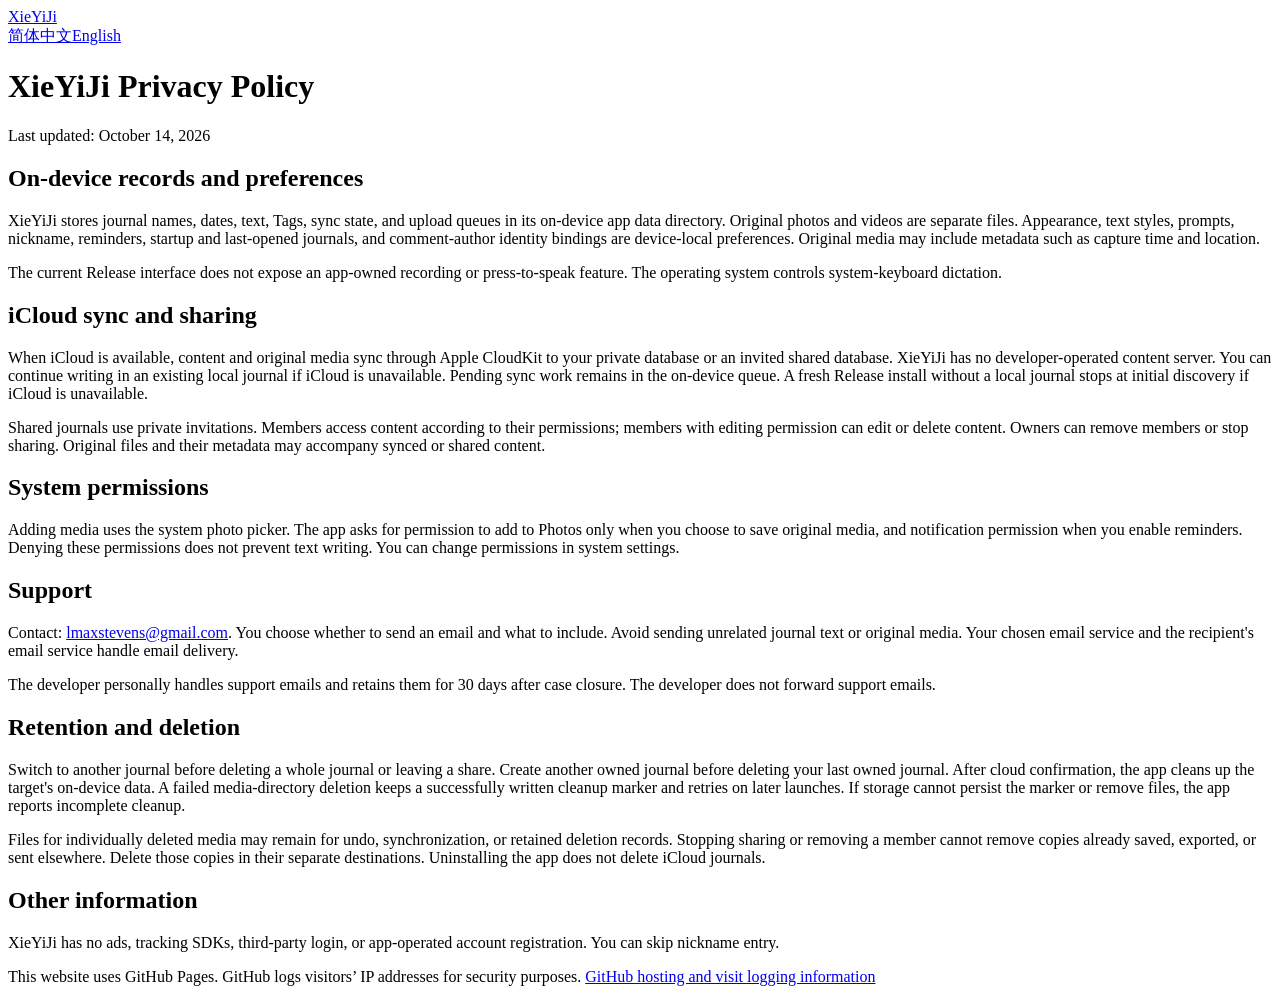
==== privacy/en/index.html @ d6fc6eb8 "Publish bilingual XieYiJi privacy policies" ====
<!doctype html>
<html lang="en">
<head>
<meta charset="utf-8">
<meta name="viewport" content="width=device-width, initial-scale=1">
<title>XieYiJi Privacy Policy</title>
<meta name="description" content="XieYiJi Privacy Policy">
<link rel="stylesheet" href="/xieyiji-policy/assets/policy.css">
<link rel="alternate" hreflang="zh-Hans" href="/xieyiji-policy/privacy/zh-Hans/">
<link rel="alternate" hreflang="en" href="/xieyiji-policy/privacy/en/">
</head>
<body>
<header><a class="brand" href="/xieyiji-policy/">XieYiJi</a>
<nav aria-label="Languages"><a href="/xieyiji-policy/privacy/zh-Hans/" lang="zh-Hans" >简体中文</a><a href="/xieyiji-policy/privacy/en/" lang="en" aria-current="page">English</a></nav></header>
<main><h1>XieYiJi Privacy Policy</h1><p class="updated">Last updated: October 14, 2026</p>
<h2>On-device records and preferences</h2>
<p>XieYiJi stores journal names, dates, text, Tags, sync state, and upload queues in its on-device app data directory. Original photos and videos are separate files. Appearance, text styles, prompts, nickname, reminders, startup and last-opened journals, and comment-author identity bindings are device-local preferences. Original media may include metadata such as capture time and location.</p>
<p>The current Release interface does not expose an app-owned recording or press-to-speak feature. The operating system controls system-keyboard dictation.</p>
<h2>iCloud sync and sharing</h2>
<p>When iCloud is available, content and original media sync through Apple CloudKit to your private database or an invited shared database. XieYiJi has no developer-operated content server. You can continue writing in an existing local journal if iCloud is unavailable. Pending sync work remains in the on-device queue. A fresh Release install without a local journal stops at initial discovery if iCloud is unavailable.</p>
<p>Shared journals use private invitations. Members access content according to their permissions; members with editing permission can edit or delete content. Owners can remove members or stop sharing. Original files and their metadata may accompany synced or shared content.</p>
<h2>System permissions</h2>
<p>Adding media uses the system photo picker. The app asks for permission to add to Photos only when you choose to save original media, and notification permission when you enable reminders. Denying these permissions does not prevent text writing. You can change permissions in system settings.</p>
<h2>Support</h2>
<p>Contact: <a href="mailto:lmaxstevens@gmail.com">lmaxstevens@gmail.com</a>. You choose whether to send an email and what to include. Avoid sending unrelated journal text or original media. Your chosen email service and the recipient&#x27;s email service handle email delivery.</p>
<p>The developer personally handles support emails and retains them for 30 days after case closure. The developer does not forward support emails.</p>
<h2>Retention and deletion</h2>
<p>Switch to another journal before deleting a whole journal or leaving a share. Create another owned journal before deleting your last owned journal. After cloud confirmation, the app cleans up the target&#x27;s on-device data. A failed media-directory deletion keeps a successfully written cleanup marker and retries on later launches. If storage cannot persist the marker or remove files, the app reports incomplete cleanup.</p>
<p>Files for individually deleted media may remain for undo, synchronization, or retained deletion records. Stopping sharing or removing a member cannot remove copies already saved, exported, or sent elsewhere. Delete those copies in their separate destinations. Uninstalling the app does not delete iCloud journals.</p>
<h2>Other information</h2>
<p>XieYiJi has no ads, tracking SDKs, third-party login, or app-operated account registration. You can skip nickname entry.</p>
</main>
<footer><p>This website uses GitHub Pages. GitHub logs visitors’ IP addresses for security purposes. <a href="https://docs.github.com/en/pages/getting-started-with-github-pages/what-is-github-pages">GitHub hosting and visit logging information</a></p></footer>
</body></html>
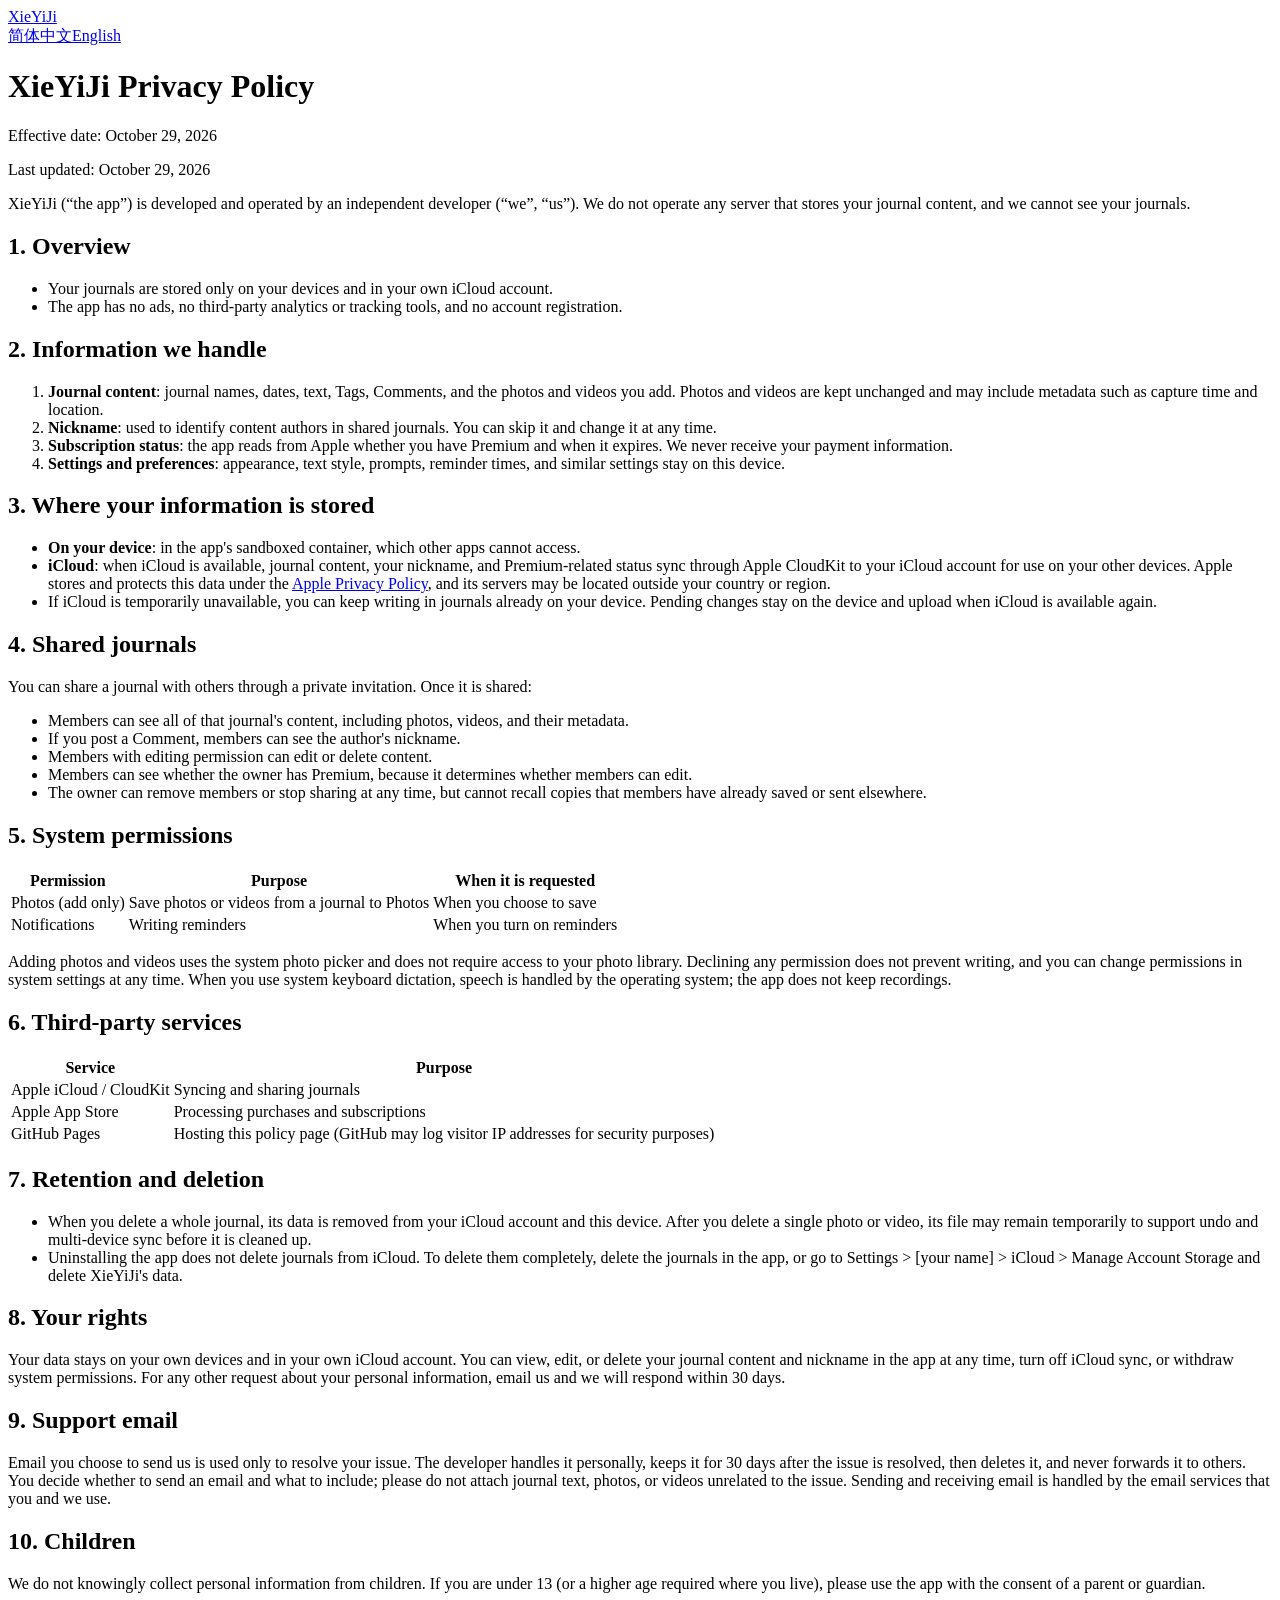
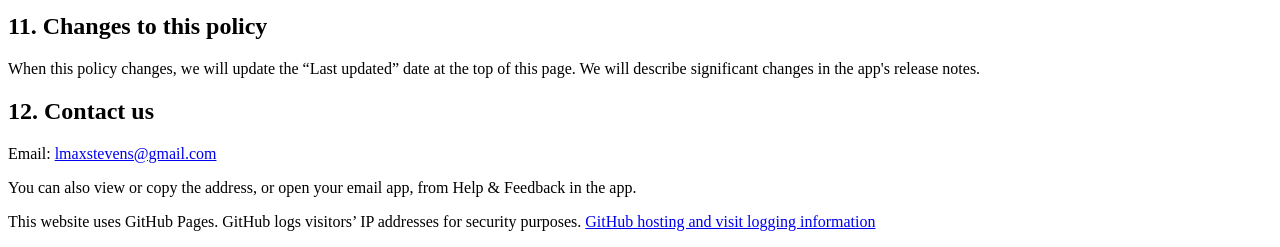
==== commit 9b30a4f5: "Publish rewritten XieYiJi privacy policies Regenerate the Chinese and English pages (and the index) " ====
--- a/privacy/en/index.html
+++ b/privacy/en/index.html
@@ -11,24 +11,36 @@
 </head>
 <body>
 <header><a class="brand" href="/xieyiji-policy/">XieYiJi</a>
-<nav aria-label="Languages"><a href="/xieyiji-policy/privacy/zh-Hans/" lang="zh-Hans" >简体中文</a><a href="/xieyiji-policy/privacy/en/" lang="en" aria-current="page">English</a></nav></header>
-<main><h1>XieYiJi Privacy Policy</h1><p class="updated">Last updated: October 14, 2026</p>
-<h2>On-device records and preferences</h2>
-<p>XieYiJi stores journal names, dates, text, Tags, sync state, and upload queues in its on-device app data directory. Original photos and videos are separate files. Appearance, text styles, prompts, nickname, reminders, startup and last-opened journals, and comment-author identity bindings are device-local preferences. Original media may include metadata such as capture time and location.</p>
-<p>The current Release interface does not expose an app-owned recording or press-to-speak feature. The operating system controls system-keyboard dictation.</p>
-<h2>iCloud sync and sharing</h2>
-<p>When iCloud is available, content and original media sync through Apple CloudKit to your private database or an invited shared database. XieYiJi has no developer-operated content server. You can continue writing in an existing local journal if iCloud is unavailable. Pending sync work remains in the on-device queue. A fresh Release install without a local journal stops at initial discovery if iCloud is unavailable.</p>
-<p>Shared journals use private invitations. Members access content according to their permissions; members with editing permission can edit or delete content. Owners can remove members or stop sharing. Original files and their metadata may accompany synced or shared content.</p>
-<h2>System permissions</h2>
-<p>Adding media uses the system photo picker. The app asks for permission to add to Photos only when you choose to save original media, and notification permission when you enable reminders. Denying these permissions does not prevent text writing. You can change permissions in system settings.</p>
-<h2>Support</h2>
-<p>Contact: <a href="mailto:lmaxstevens@gmail.com">lmaxstevens@gmail.com</a>. You choose whether to send an email and what to include. Avoid sending unrelated journal text or original media. Your chosen email service and the recipient&#x27;s email service handle email delivery.</p>
-<p>The developer personally handles support emails and retains them for 30 days after case closure. The developer does not forward support emails.</p>
-<h2>Retention and deletion</h2>
-<p>Switch to another journal before deleting a whole journal or leaving a share. Create another owned journal before deleting your last owned journal. After cloud confirmation, the app cleans up the target&#x27;s on-device data. A failed media-directory deletion keeps a successfully written cleanup marker and retries on later launches. If storage cannot persist the marker or remove files, the app reports incomplete cleanup.</p>
-<p>Files for individually deleted media may remain for undo, synchronization, or retained deletion records. Stopping sharing or removing a member cannot remove copies already saved, exported, or sent elsewhere. Delete those copies in their separate destinations. Uninstalling the app does not delete iCloud journals.</p>
-<h2>Other information</h2>
-<p>XieYiJi has no ads, tracking SDKs, third-party login, or app-operated account registration. You can skip nickname entry.</p>
+<nav aria-label="Language"><a href="/xieyiji-policy/privacy/zh-Hans/" lang="zh-Hans">简体中文</a><a href="/xieyiji-policy/privacy/en/" lang="en" aria-current="page">English</a></nav></header>
+<main><h1>XieYiJi Privacy Policy</h1><p class="updated">Effective date: October 29, 2026</p><p class="updated">Last updated: October 29, 2026</p>
+<p>XieYiJi (“the app”) is developed and operated by an independent developer (“we”, “us”). We do not operate any server that stores your journal content, and we cannot see your journals.</p>
+<h2>1. Overview</h2>
+<ul><li>Your journals are stored only on your devices and in your own iCloud account.</li><li>The app has no ads, no third-party analytics or tracking tools, and no account registration.</li></ul>
+<h2>2. Information we handle</h2>
+<ol><li><strong>Journal content</strong>: journal names, dates, text, Tags, Comments, and the photos and videos you add. Photos and videos are kept unchanged and may include metadata such as capture time and location.</li><li><strong>Nickname</strong>: used to identify content authors in shared journals. You can skip it and change it at any time.</li><li><strong>Subscription status</strong>: the app reads from Apple whether you have Premium and when it expires. We never receive your payment information.</li><li><strong>Settings and preferences</strong>: appearance, text style, prompts, reminder times, and similar settings stay on this device.</li></ol>
+<h2>3. Where your information is stored</h2>
+<ul><li><strong>On your device</strong>: in the app's sandboxed container, which other apps cannot access.</li><li><strong>iCloud</strong>: when iCloud is available, journal content, your nickname, and Premium-related status sync through Apple CloudKit to your iCloud account for use on your other devices. Apple stores and protects this data under the <a href="https://www.apple.com/legal/privacy/">Apple Privacy Policy</a>, and its servers may be located outside your country or region.</li><li>If iCloud is temporarily unavailable, you can keep writing in journals already on your device. Pending changes stay on the device and upload when iCloud is available again.</li></ul>
+<h2>4. Shared journals</h2>
+<p>You can share a journal with others through a private invitation. Once it is shared:</p>
+<ul><li>Members can see all of that journal's content, including photos, videos, and their metadata.</li><li>If you post a Comment, members can see the author's nickname.</li><li>Members with editing permission can edit or delete content.</li><li>Members can see whether the owner has Premium, because it determines whether members can edit.</li><li>The owner can remove members or stop sharing at any time, but cannot recall copies that members have already saved or sent elsewhere.</li></ul>
+<h2>5. System permissions</h2>
+<table><thead><tr><th scope="col">Permission</th><th scope="col">Purpose</th><th scope="col">When it is requested</th></tr></thead><tbody><tr><td>Photos (add only)</td><td>Save photos or videos from a journal to Photos</td><td>When you choose to save</td></tr><tr><td>Notifications</td><td>Writing reminders</td><td>When you turn on reminders</td></tr></tbody></table>
+<p>Adding photos and videos uses the system photo picker and does not require access to your photo library. Declining any permission does not prevent writing, and you can change permissions in system settings at any time. When you use system keyboard dictation, speech is handled by the operating system; the app does not keep recordings.</p>
+<h2>6. Third-party services</h2>
+<table><thead><tr><th scope="col">Service</th><th scope="col">Purpose</th></tr></thead><tbody><tr><td>Apple iCloud / CloudKit</td><td>Syncing and sharing journals</td></tr><tr><td>Apple App Store</td><td>Processing purchases and subscriptions</td></tr><tr><td>GitHub Pages</td><td>Hosting this policy page (GitHub may log visitor IP addresses for security purposes)</td></tr></tbody></table>
+<h2>7. Retention and deletion</h2>
+<ul><li>When you delete a whole journal, its data is removed from your iCloud account and this device. After you delete a single photo or video, its file may remain temporarily to support undo and multi-device sync before it is cleaned up.</li><li>Uninstalling the app does not delete journals from iCloud. To delete them completely, delete the journals in the app, or go to Settings &gt; [your name] &gt; iCloud &gt; Manage Account Storage and delete XieYiJi's data.</li></ul>
+<h2>8. Your rights</h2>
+<p>Your data stays on your own devices and in your own iCloud account. You can view, edit, or delete your journal content and nickname in the app at any time, turn off iCloud sync, or withdraw system permissions. For any other request about your personal information, email us and we will respond within 30 days.</p>
+<h2>9. Support email</h2>
+<p>Email you choose to send us is used only to resolve your issue. The developer handles it personally, keeps it for 30 days after the issue is resolved, then deletes it, and never forwards it to others. You decide whether to send an email and what to include; please do not attach journal text, photos, or videos unrelated to the issue. Sending and receiving email is handled by the email services that you and we use.</p>
+<h2>10. Children</h2>
+<p>We do not knowingly collect personal information from children. If you are under 13 (or a higher age required where you live), please use the app with the consent of a parent or guardian.</p>
+<h2>11. Changes to this policy</h2>
+<p>When this policy changes, we will update the “Last updated” date at the top of this page. We will describe significant changes in the app's release notes.</p>
+<h2>12. Contact us</h2>
+<p>Email: <a href="mailto:lmaxstevens@gmail.com">lmaxstevens@gmail.com</a></p>
+<p>You can also view or copy the address, or open your email app, from Help &amp; Feedback in the app.</p>
 </main>
 <footer><p>This website uses GitHub Pages. GitHub logs visitors’ IP addresses for security purposes. <a href="https://docs.github.com/en/pages/getting-started-with-github-pages/what-is-github-pages">GitHub hosting and visit logging information</a></p></footer>
 </body></html>
